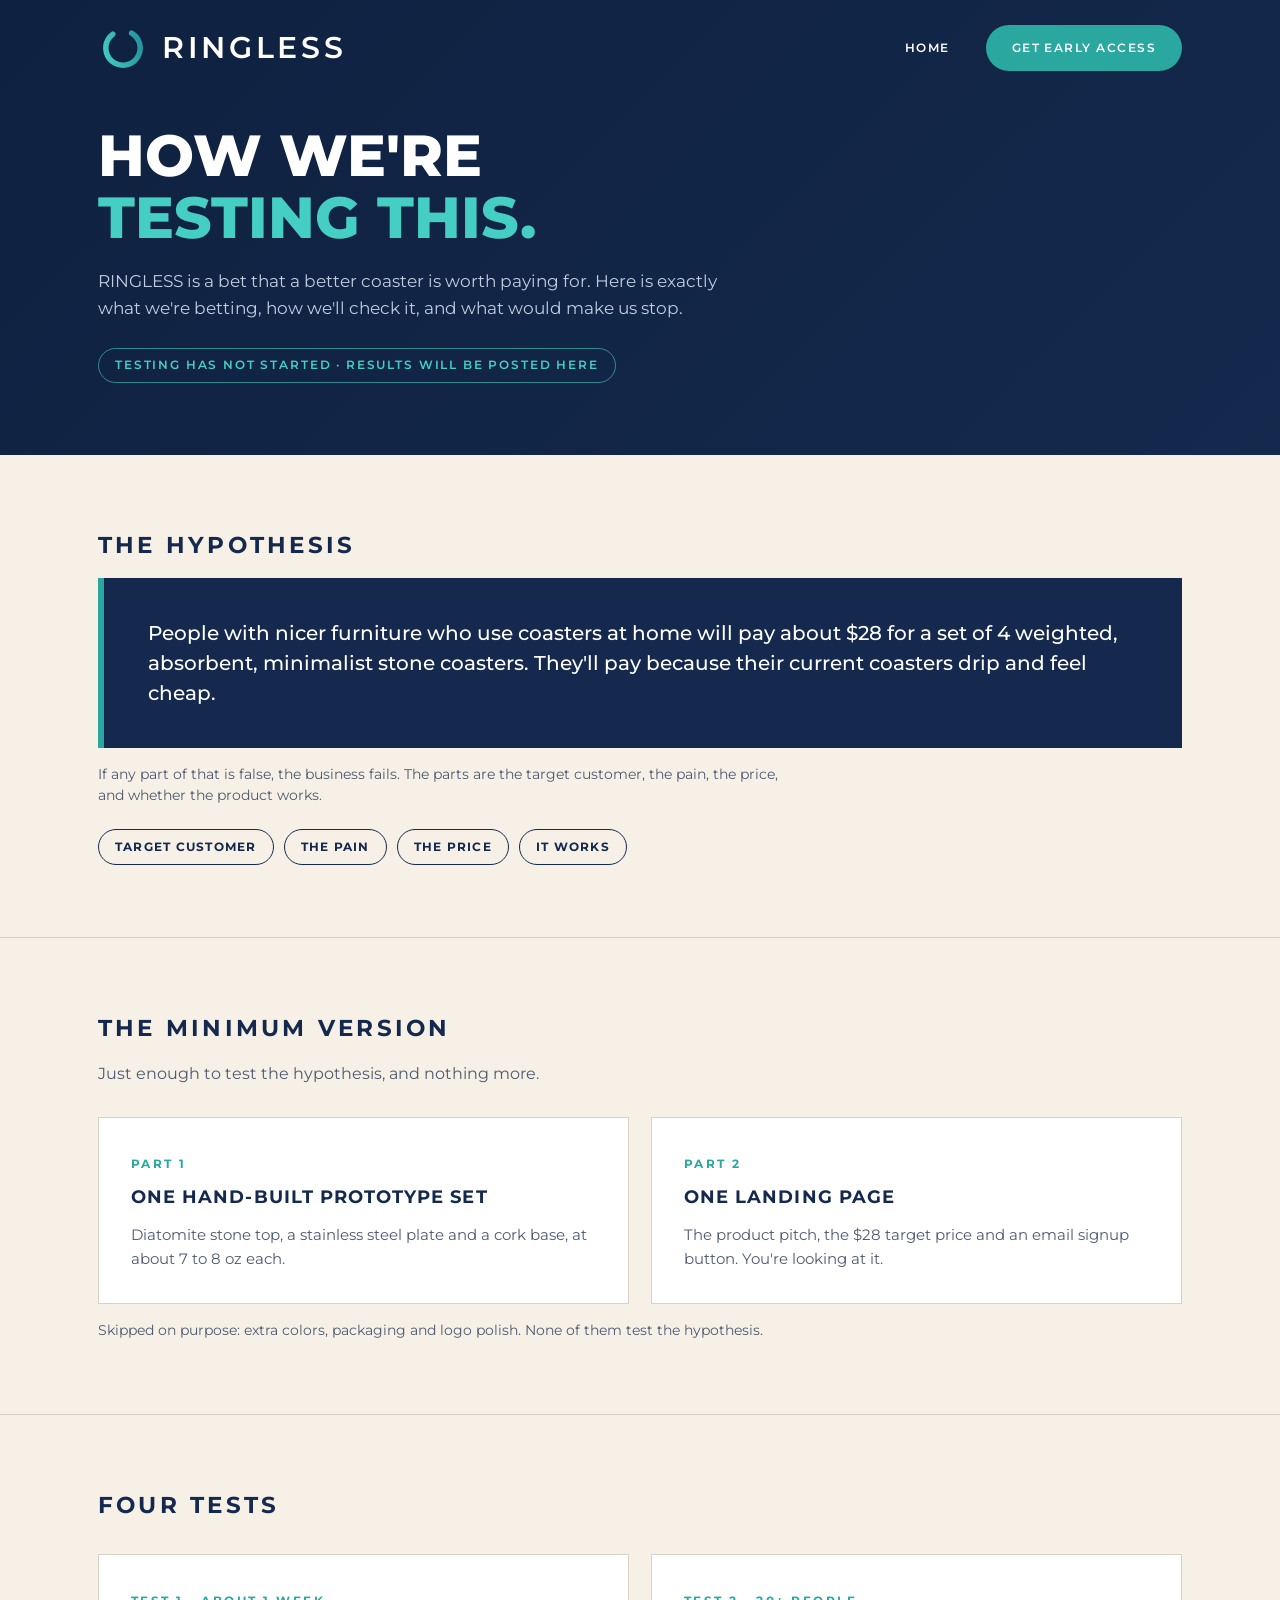
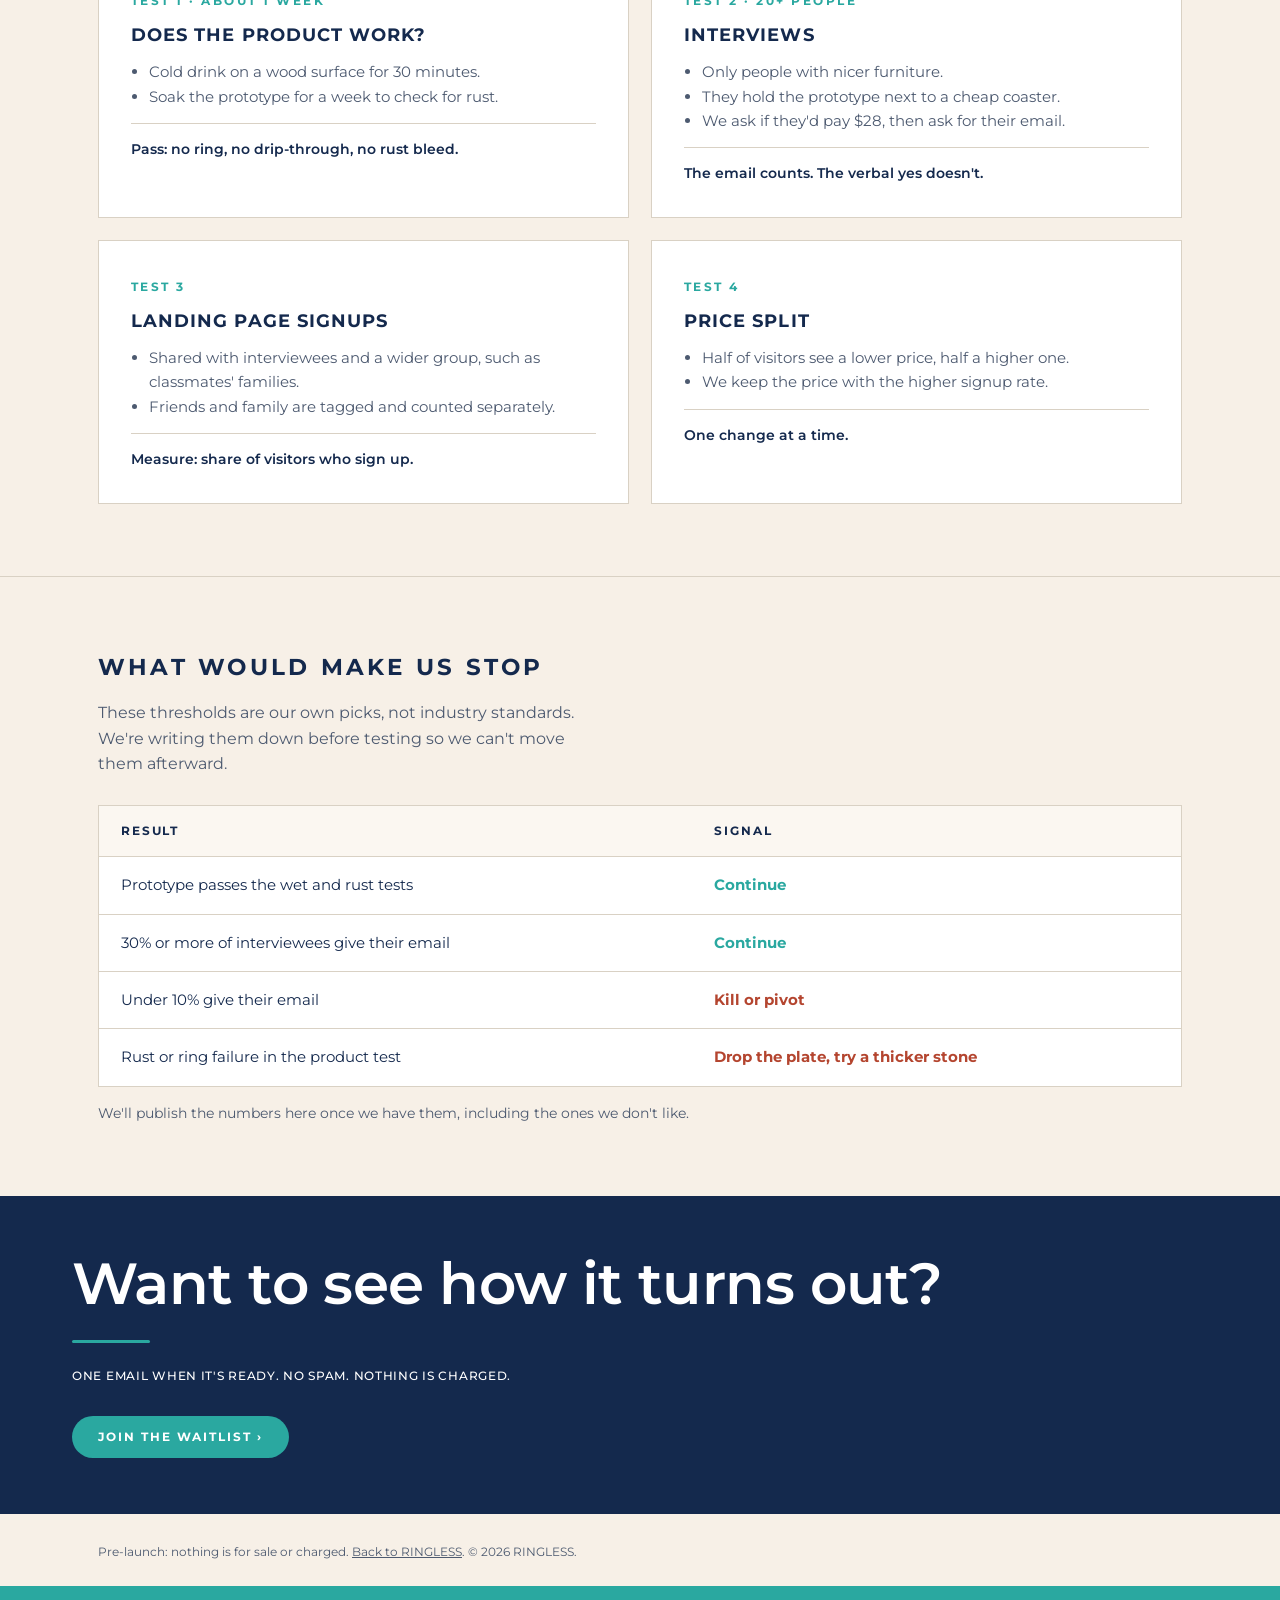
==== plan.html @ 7aaa46ae "Add 'How we're testing this' plan page and link it from the home page Co-Authored-By: Claude Sonnet " ====
<!DOCTYPE html>
<html lang="en">
<head>
<meta charset="utf-8">
<meta name="viewport" content="width=device-width, initial-scale=1">
<title>How we're testing RINGLESS</title>
<meta name="description" content="The hypothesis, the prototype and the tests behind RINGLESS, with the results we'll publish.">
<link rel="icon" href="data:image/svg+xml,%3Csvg xmlns='http://www.w3.org/2000/svg' viewBox='0 0 64 64'%3E%3Ccircle cx='32' cy='32' r='22' fill='none' stroke='%232aa8a0' stroke-width='8' stroke-dasharray='110 30' stroke-linecap='round'/%3E%3C/svg%3E">
<link rel="preconnect" href="https://fonts.googleapis.com">
<link rel="preconnect" href="https://fonts.gstatic.com" crossorigin>
<link href="https://fonts.googleapis.com/css2?family=Montserrat:wght@400;500;600;700;800&display=swap" rel="stylesheet">
<link rel="stylesheet" href="css/styles.css">
</head>
<body>

<header class="pagehead">
  <div class="wrap">
    <div class="bar" style="position:static">
      <a class="logo" href="index.html" aria-label="RINGLESS home">
        <svg viewBox="0 0 64 64" aria-hidden="true"><defs><linearGradient id="lg" x1="0" y1="0" x2="1" y2="1"><stop offset="0" stop-color="#45cfc4"/><stop offset="1" stop-color="#1f8f9a"/></linearGradient></defs><circle cx="32" cy="32" r="22" fill="none" stroke="url(#lg)" stroke-width="7" stroke-dasharray="112 28" stroke-linecap="round" transform="rotate(-60 32 32)"/></svg>
        RINGLESS
      </a>
      <nav>
        <a href="index.html">Home</a>
        <a href="index.html#join" class="pill">Get early access</a>
      </nav>
    </div>
    <h1>How we're<br><em>testing this.</em></h1>
    <p class="lede">RINGLESS is a bet that a better coaster is worth paying for. Here is exactly what we're betting, how we'll check it, and what would make us stop.</p>
    <span class="status">Testing has not started &middot; results will be posted here</span>
  </div>
</header>

<main class="plan">

<section class="block">
  <div class="wrap">
    <h2 class="sec">The hypothesis</h2>
    <div class="quote">People with nicer furniture who use coasters at home will pay about $28 for a set of 4 weighted, absorbent, minimalist stone coasters. They'll pay because their current coasters drip and feel cheap.</div>
    <p class="fineprint">If any part of that is false, the business fails. The parts are the target customer, the pain, the price, and whether the product works.</p>
    <div class="parts"><span>Target customer</span><span>The pain</span><span>The price</span><span>It works</span></div>
  </div>
</section>

<section class="block">
  <div class="wrap">
    <h2 class="sec">The minimum version</h2>
    <p class="lead">Just enough to test the hypothesis, and nothing more.</p>
    <div class="cards">
      <div class="card">
        <span class="n">PART 1</span>
        <h3>One hand-built prototype set</h3>
        <p>Diatomite stone top, a stainless steel plate and a cork base, at about 7 to 8 oz each.</p>
      </div>
      <div class="card">
        <span class="n">PART 2</span>
        <h3>One landing page</h3>
        <p>The product pitch, the $28 target price and an email signup button. You're looking at it.</p>
      </div>
    </div>
    <p class="fineprint">Skipped on purpose: extra colors, packaging and logo polish. None of them test the hypothesis.</p>
  </div>
</section>

<section class="block">
  <div class="wrap">
    <h2 class="sec">Four tests</h2>
    <div class="cards">
      <div class="card">
        <span class="n">TEST 1 &middot; ABOUT 1 WEEK</span>
        <h3>Does the product work?</h3>
        <ul>
          <li>Cold drink on a wood surface for 30 minutes.</li>
          <li>Soak the prototype for a week to check for rust.</li>
        </ul>
        <p class="pass">Pass: no ring, no drip-through, no rust bleed.</p>
      </div>
      <div class="card">
        <span class="n">TEST 2 &middot; 20+ PEOPLE</span>
        <h3>Interviews</h3>
        <ul>
          <li>Only people with nicer furniture.</li>
          <li>They hold the prototype next to a cheap coaster.</li>
          <li>We ask if they'd pay $28, then ask for their email.</li>
        </ul>
        <p class="pass">The email counts. The verbal yes doesn't.</p>
      </div>
      <div class="card">
        <span class="n">TEST 3</span>
        <h3>Landing page signups</h3>
        <ul>
          <li>Shared with interviewees and a wider group, such as classmates' families.</li>
          <li>Friends and family are tagged and counted separately.</li>
        </ul>
        <p class="pass">Measure: share of visitors who sign up.</p>
      </div>
      <div class="card">
        <span class="n">TEST 4</span>
        <h3>Price split</h3>
        <ul>
          <li>Half of visitors see a lower price, half a higher one.</li>
          <li>We keep the price with the higher signup rate.</li>
        </ul>
        <p class="pass">One change at a time.</p>
      </div>
    </div>
  </div>
</section>

<section class="block">
  <div class="wrap">
    <h2 class="sec">What would make us stop</h2>
    <p class="lead">These thresholds are our own picks, not industry standards. We're writing them down before testing so we can't move them afterward.</p>
    <table class="signals">
      <tr><th>Result</th><th>Signal</th></tr>
      <tr><td>Prototype passes the wet and rust tests</td><td class="go">Continue</td></tr>
      <tr><td>30% or more of interviewees give their email</td><td class="go">Continue</td></tr>
      <tr><td>Under 10% give their email</td><td class="stop">Kill or pivot</td></tr>
      <tr><td>Rust or ring failure in the product test</td><td class="stop">Drop the plate, try a thicker stone</td></tr>
    </table>
    <p class="fineprint">We'll publish the numbers here once we have them, including the ones we don't like.</p>
  </div>
</section>

</main>

<section class="split" style="min-height:0">
  <div class="panel" style="grid-column:1/-1;align-items:flex-start">
    <h2>Want to see how it turns out?</h2>
    <div class="rule"></div>
    <p class="s">One email when it's ready. No spam. Nothing is charged.</p>
    <a class="btn" href="index.html#join" style="text-decoration:none;align-self:flex-start">Join the waitlist &rsaquo;</a>
  </div>
</section>

<footer>
  <div class="wrap">
    <p class="legal" style="padding-top:28px">Pre-launch: nothing is for sale or charged. <a href="index.html">Back to RINGLESS</a>. &copy; <span id="yr"></span> RINGLESS.</p>
  </div>
  <div class="stripe"></div>
</footer>
<script>document.getElementById("yr").textContent = new Date().getFullYear();</script>
</body>
</html>
---- css/styles.css ----
/* RINGLESS landing page styles */
:root{
  --navy:#14294d; --navy-2:#0f2140; --teal:#2aa8a0; --teal-2:#45cfc4;
  --cream:#f7f0e7; --ink:#14294d; --muted:#4d5a70; --line:#d9d1c4;
  --max:1140px;
}
*{box-sizing:border-box;margin:0;padding:0}
html{scroll-behavior:smooth}
body{font-family:Montserrat,"Segoe UI",system-ui,-apple-system,Helvetica,Arial,sans-serif;color:var(--ink);background:var(--cream);line-height:1.6;-webkit-font-smoothing:antialiased}
img,svg{max-width:100%;display:block}
a{color:inherit}
.wrap{max-width:var(--max);margin:0 auto;padding:0 28px}
.rule{width:76px;height:3px;background:var(--teal);margin:22px 0 0;border-radius:2px}
h2.sec{font-size:1.45rem;font-weight:700;letter-spacing:.14em;text-transform:uppercase;color:var(--navy);margin-bottom:14px}
.eyebrow{font-size:.72rem;letter-spacing:.24em;text-transform:uppercase;font-weight:600;color:var(--teal)}

/* ---------- HERO ---------- */
.hero{position:relative;min-height:min(100vh,760px);color:#fff;overflow:hidden;display:flex;align-items:center;
  background:
    linear-gradient(90deg,rgba(18,10,5,.62) 0%,rgba(18,10,5,.22) 55%,rgba(18,10,5,.05) 100%),
    repeating-linear-gradient(96deg,rgba(255,255,255,.025) 0 2px,transparent 2px 9px),
    linear-gradient(180deg,#8a5a34 0%,#6e4529 55%,#573520 100%);
  padding:130px 0 80px}
.hero .shot{position:absolute;right:6%;bottom:0;height:92%;aspect-ratio:318/445;max-width:44%;
  background:url(../images/glass.jpg) center/cover no-repeat;
  -webkit-mask-image:linear-gradient(to right,transparent,#000 14%,#000 86%,transparent),linear-gradient(to bottom,transparent,#000 14%);
  -webkit-mask-composite:source-in;mask-image:linear-gradient(to right,transparent,#000 14%,#000 86%,transparent),linear-gradient(to bottom,transparent,#000 14%);mask-composite:intersect;
  filter:saturate(1.05) contrast(1.03)}
header{position:absolute;inset:0 0 auto 0;z-index:10}
.bar{display:flex;align-items:center;justify-content:space-between;height:96px}
.logo{display:flex;align-items:center;gap:14px;text-decoration:none;color:#fff;font-weight:600;letter-spacing:.12em;font-size:1.9rem}
.logo svg{width:50px;height:50px}
nav{display:flex;align-items:center;gap:36px}
nav a{color:#fff;text-decoration:none;font-size:.76rem;letter-spacing:.12em;text-transform:uppercase;font-weight:600}
nav a:hover{color:var(--teal-2)}
nav .pill{background:var(--teal);padding:13px 26px;border-radius:999px}
nav .pill:hover{background:var(--teal-2);color:var(--navy-2)}

.hero .copy{position:relative;z-index:2;max-width:680px}
.hero h1{font-size:clamp(2.6rem,6.2vw,5rem);font-weight:800;line-height:1.04;text-transform:uppercase;letter-spacing:.005em}
.hero h1 em{font-style:normal;color:var(--teal)}
.hero .sub{margin-top:28px;font-size:clamp(.9rem,1.9vw,1.25rem);letter-spacing:.34em;text-transform:uppercase;font-weight:600}
.hero .rule{margin:28px 0 34px}
.hero .note{margin-top:14px;font-size:.78rem;color:#e3d6c6;letter-spacing:.02em}
.hero .note a{text-decoration:underline}

/* email form (outlined pill like the mockup button) */
form.signup{display:flex;gap:0;max-width:480px;border:2px solid rgba(255,255,255,.9);border-radius:999px;padding:4px;flex-wrap:nowrap;position:relative}
form.signup input[type=email]{flex:1 1 auto;min-width:0;background:transparent;border:0;color:#fff;font:500 .95rem Montserrat,sans-serif;padding:0 20px;outline:none;letter-spacing:.02em}
form.signup input::placeholder{color:#e8dccd}
.btn{display:inline-flex;align-items:center;gap:10px;padding:15px 26px;border-radius:999px;border:0;background:var(--teal);color:#fff;font:700 .76rem/1 Montserrat,sans-serif;letter-spacing:.16em;text-transform:uppercase;cursor:pointer;transition:.2s;white-space:nowrap}
.btn:hover{background:var(--teal-2);color:var(--navy-2)}
.btn:disabled{opacity:.6;cursor:wait}
.hp{position:absolute;left:-9999px}
.err{color:#ffb4a8;font-size:.82rem;min-height:1.2em;margin:6px 0 0 20px}
.thanks{display:none;max-width:34rem}
.thanks h3{font-size:1.6rem;margin-bottom:.5rem}
.thanks p{opacity:.9;margin-bottom:1rem}
.thanks .share{display:flex;gap:8px;margin:14px 0 22px}
.thanks .share input{flex:1;min-width:0;padding:12px 18px;border-radius:999px;border:1.5px solid rgba(255,255,255,.4);background:rgba(255,255,255,.08);color:#fff;font-size:.9rem}
.thanks .share .btn{padding:12px 20px}
.survey legend{font-weight:600;margin-bottom:10px;font-size:.95rem}
.survey label{display:inline-flex;margin:0 8px 8px 0;padding:9px 16px;border:1.5px solid rgba(255,255,255,.4);border-radius:999px;font-size:.85rem;cursor:pointer;transition:.15s}
.survey input{position:absolute;opacity:0}
.survey label:has(input:checked){background:var(--teal);border-color:var(--teal)}
.survey label:hover{border-color:var(--teal-2)}

/* ---------- PROBLEM / SOLUTION ---------- */
.ps{padding:64px 0 40px}
.ps .grid{display:grid;grid-template-columns:1fr 1px 1.5fr;gap:44px;align-items:center}
.ps .divider{background:var(--navy);align-self:stretch;opacity:.85}
.ps p{color:var(--ink);font-size:1.05rem;max-width:25rem}
.ps .sol{display:grid;grid-template-columns:1fr 280px;gap:20px;align-items:center}
.ps .coaster{width:280px;aspect-ratio:275/150;background:url(../images/coaster.png) center/contain no-repeat}

/* ---------- ICON STRIP ---------- */
.strip{padding:28px 0 64px}
.strip .row{display:grid;grid-template-columns:repeat(5,1fr)}
.strip .it{text-align:center;padding:10px 14px;border-left:1.5px solid var(--navy)}
.strip .it:first-child{border-left:0}
.strip svg{width:54px;height:54px;margin:0 auto 14px;stroke:var(--navy);fill:none;stroke-width:1.7;stroke-linecap:round;stroke-linejoin:round}
.strip b{display:block;font-size:.76rem;letter-spacing:.1em;text-transform:uppercase;font-weight:700;color:var(--navy);line-height:1.45}
.strip .tagline{text-align:center;margin-top:26px;font-size:.82rem;color:var(--muted)}

/* ---------- DETAILS / PROOF / STORY / FAQ ---------- */
.block{padding:72px 0;border-top:1px solid var(--line)}
.two{display:grid;grid-template-columns:1fr 1fr;gap:64px;align-items:start}
.lead{color:var(--muted);max-width:32rem}
.specs{width:100%;border-collapse:collapse;background:#fff;border:1px solid var(--line)}
.specs th,.specs td{text-align:left;padding:15px 22px;border-bottom:1px solid var(--line);font-size:.93rem}
.specs th{width:36%;font-size:.7rem;letter-spacing:.16em;text-transform:uppercase;color:var(--navy);font-weight:700;background:#fbf7f1}
.specs td{color:var(--muted)}
.specs tr:last-child th,.specs tr:last-child td{border-bottom:0}
.tbc{color:var(--teal);font-weight:700}
.stats{display:grid;grid-template-columns:repeat(3,1fr);gap:22px;margin-top:30px}
.stat{padding:28px;border:1px solid var(--line);background:#fff}
.stat b{display:block;font-size:2.8rem;font-weight:800;color:var(--navy);line-height:1}
.stat span{display:block;margin-top:12px;color:var(--muted);font-size:.9rem}
.stat.pending{background:transparent;border-style:dashed}
.stat.pending b{color:#9aa3b4;font-size:1.3rem;font-weight:700;padding:.6rem 0 .35rem}
.story p{color:var(--muted);margin-bottom:1rem}
.offer{background:var(--navy);color:#fff;padding:38px}
.offer h3{font-size:1.2rem;letter-spacing:.1em;text-transform:uppercase;margin:.4rem 0 .6rem}
.offer p{color:#c0cce0}
.offer ul{list-style:none;margin-top:16px}
.offer li{padding:7px 0 7px 28px;position:relative;font-size:.95rem}
.offer li:before{content:"";position:absolute;left:0;top:14px;width:13px;height:7px;border-left:2px solid var(--teal-2);border-bottom:2px solid var(--teal-2);transform:rotate(-45deg)}

/* ---------- SPLIT CTA ---------- */
.split{display:grid;grid-template-columns:1fr 1fr;min-height:430px}
.split .photo{background:url(../images/lifestyle.jpg) center/cover no-repeat;min-height:300px}
.split .panel{background:var(--navy);color:#fff;display:flex;flex-direction:column;justify-content:center;padding:56px clamp(28px,6vw,72px)}
.split h2{font-size:clamp(2.2rem,4.6vw,3.6rem);font-weight:600;line-height:1.1;letter-spacing:-.01em}
.split h2 em{font-style:normal;color:var(--teal-2)}
.split .rule{margin:24px 0 24px;width:78px}
.split .s{font-size:.74rem;letter-spacing:.06em;text-transform:uppercase;font-weight:500;margin-bottom:30px}
.split .note{margin-top:12px;font-size:.78rem;color:#aab8d0}

/* ---------- FOOTER ---------- */
footer{background:var(--cream)}
.foot{display:grid;grid-template-columns:auto 1px 1fr 1px auto;gap:36px;align-items:center;padding:36px 0}
.foot .v{background:var(--navy);height:64px}
footer .logo{color:var(--navy);font-size:1.7rem}
footer .logo svg{width:46px;height:46px}
.tl{display:flex;justify-content:center;gap:22px;font-size:.82rem;letter-spacing:.1em;text-transform:uppercase;color:var(--navy);font-weight:600}
.tl i{font-style:normal;opacity:.5}
.soc{display:flex;gap:26px}
.soc a{color:var(--navy)}
.soc svg{width:34px;height:34px;stroke:currentColor;fill:none;stroke-width:1.8;stroke-linecap:round;stroke-linejoin:round}
.legal{font-size:.78rem;color:var(--muted);padding:0 0 24px}
.legal a{text-decoration:underline}
.stripe{height:14px;background:var(--teal)}

@media (max-width:960px){
  nav a:not(.pill){display:none}
  .hero{padding-top:120px}
  .hero .shot{opacity:.38;max-width:none;right:-8%;height:70%}
  .ps .grid{grid-template-columns:1fr}
  .ps .divider{height:1px;width:100%}
  .ps .sol{grid-template-columns:1fr}
  .strip .row{grid-template-columns:repeat(2,1fr);row-gap:20px}
  .strip .it:nth-child(odd){border-left:0}
  .strip .it:last-child{grid-column:1/-1}
  .two,.split,.stats{grid-template-columns:1fr}
  .stats{gap:14px}
  .foot{grid-template-columns:1fr;gap:22px;text-align:center;justify-items:center}
  .foot .v{display:none}
}
@media (max-width:520px){
  .logo{font-size:1.35rem}.logo svg{width:36px;height:36px}
  nav .pill{padding:11px 16px;font-size:.68rem}
  form.signup{flex-wrap:wrap;border-radius:28px}
  form.signup input[type=email]{flex:1 1 100%;padding:14px 18px}
  form.signup .btn{flex:1 1 100%;justify-content:center}
}
@media (prefers-reduced-motion:no-preference){
  .reveal{opacity:0;transform:translateY(14px);transition:opacity .7s,transform .7s}
  .reveal.in{opacity:1;transform:none}
}

/* ---------- PLAN PAGE (plan.html) ---------- */
.pagehead{position:relative;inset:auto;background:linear-gradient(135deg,var(--navy-2),var(--navy));color:#fff;padding:0 0 72px}
.pagehead .bar{height:96px}
.pagehead h1{font-size:clamp(2.2rem,5vw,3.6rem);font-weight:800;text-transform:uppercase;line-height:1.08;margin-top:28px}
.pagehead h1 em{font-style:normal;color:var(--teal-2)}
.pagehead .lede{max-width:40rem;margin-top:20px;color:#c0cce0;font-size:1.05rem}
.status{display:inline-block;margin-top:26px;border:1.5px solid rgba(69,207,196,.6);color:var(--teal-2);padding:7px 16px;border-radius:999px;font-size:.72rem;letter-spacing:.16em;text-transform:uppercase;font-weight:600}
.plan .block:first-of-type{border-top:0}
.quote{background:var(--navy);color:#fff;padding:40px 44px;font-size:1.25rem;line-height:1.5;font-weight:500;border-left:6px solid var(--teal)}
.parts{display:flex;flex-wrap:wrap;gap:10px;margin-top:22px}
.parts span{border:1.5px solid var(--navy);color:var(--navy);padding:7px 16px;border-radius:999px;font-size:.78rem;letter-spacing:.1em;text-transform:uppercase;font-weight:700}
.cards{display:grid;grid-template-columns:repeat(2,1fr);gap:22px;margin-top:30px}
.card{background:#fff;border:1px solid var(--line);padding:32px}
.card .n{font-size:.78rem;letter-spacing:.2em;color:var(--teal);font-weight:700}
.card h3{font-size:1.1rem;letter-spacing:.06em;text-transform:uppercase;color:var(--navy);margin:.5rem 0 .7rem}
.card p,.card li{color:var(--muted);font-size:.95rem}
.card ul{margin:.6rem 0 0 1.1rem}
.card .pass{margin-top:14px;padding-top:14px;border-top:1px solid var(--line);color:var(--navy);font-weight:600;font-size:.9rem}
.signals{width:100%;border-collapse:collapse;background:#fff;border:1px solid var(--line);margin-top:28px}
.signals th,.signals td{text-align:left;padding:16px 22px;border-bottom:1px solid var(--line);font-size:.95rem}
.signals th{font-size:.72rem;letter-spacing:.16em;text-transform:uppercase;color:var(--navy);background:#fbf7f1}
.signals td:last-child{font-weight:700;color:var(--navy)}
.signals tr:last-child td{border-bottom:0}
.go{color:var(--teal)!important}.stop{color:#b4452f!important}
.fineprint{margin-top:16px;font-size:.85rem;color:var(--muted);max-width:44rem}
.planlink{display:inline-block;margin-top:18px;color:var(--navy);font-weight:700;font-size:.8rem;letter-spacing:.14em;text-transform:uppercase;text-decoration:none;border-bottom:2px solid var(--teal);padding-bottom:3px}
.planlink:hover{color:var(--teal)}
@media (max-width:960px){.cards{grid-template-columns:1fr}.quote{padding:28px}}
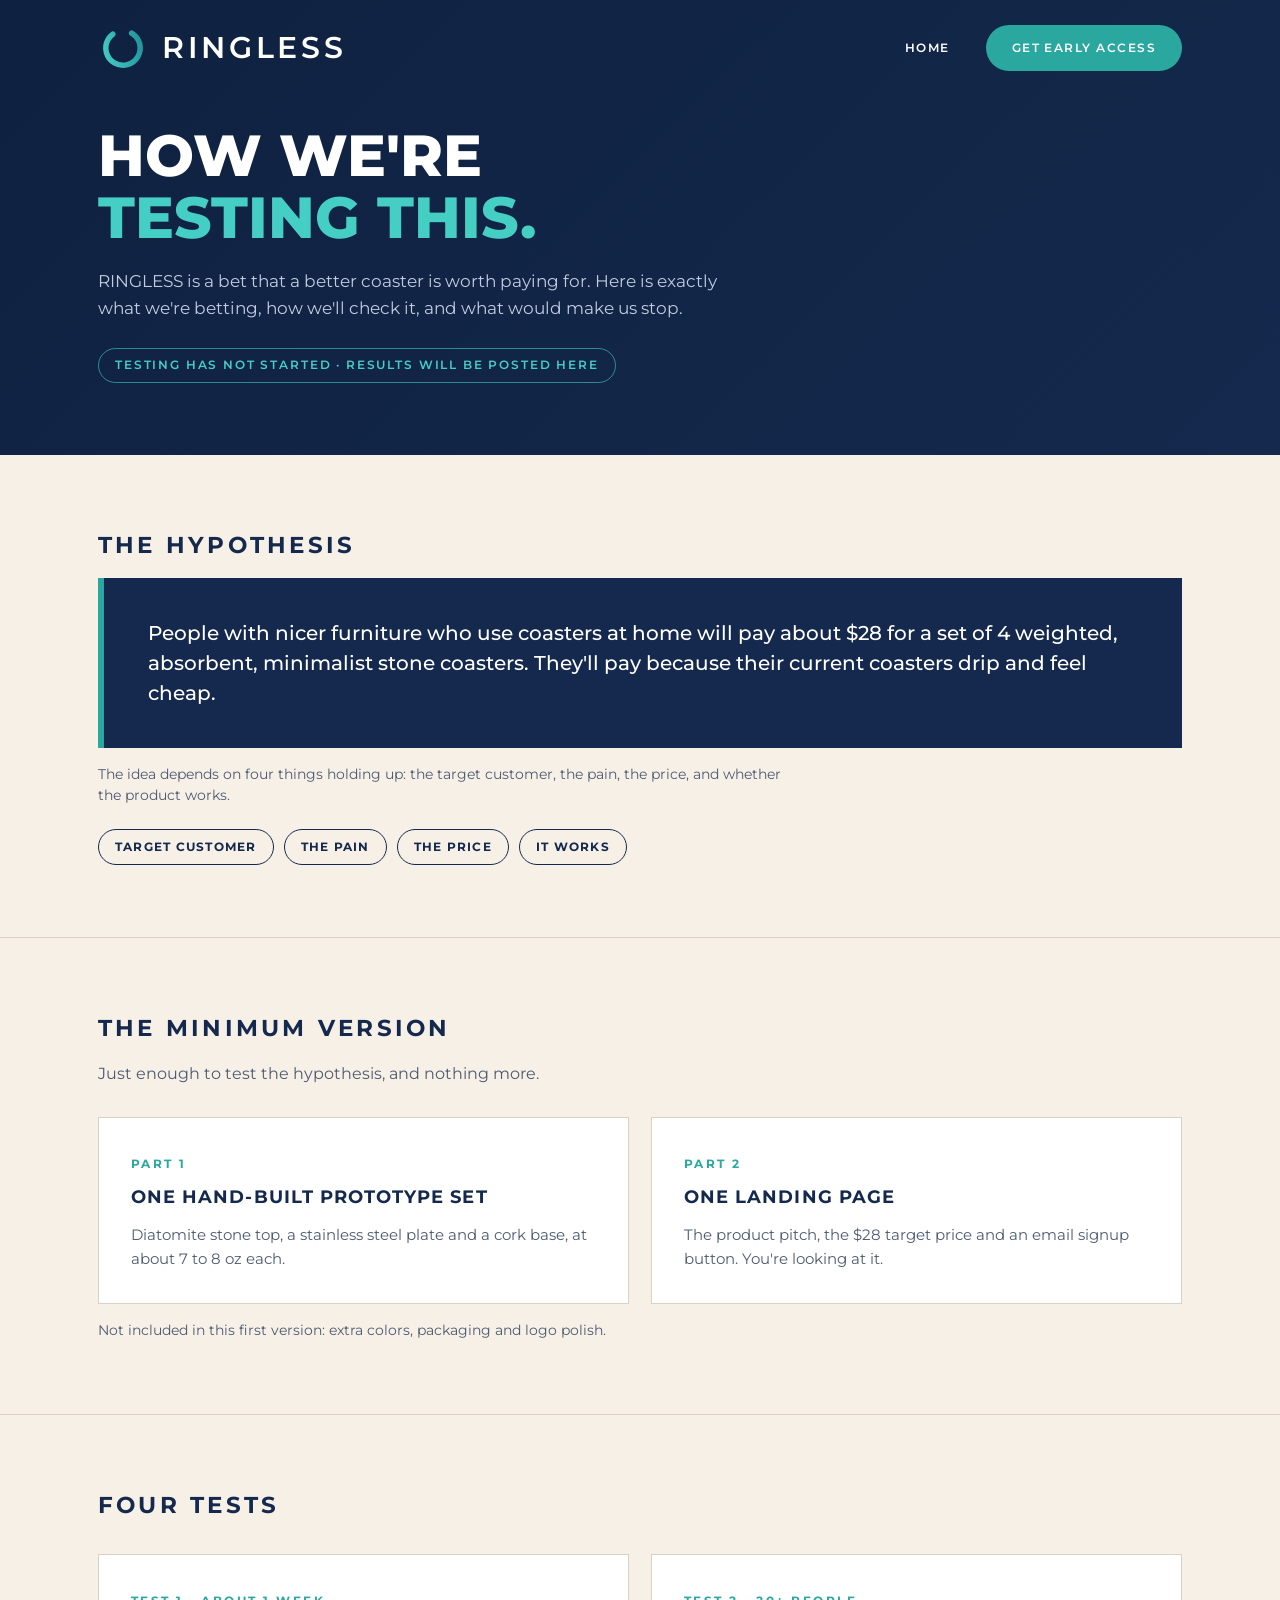
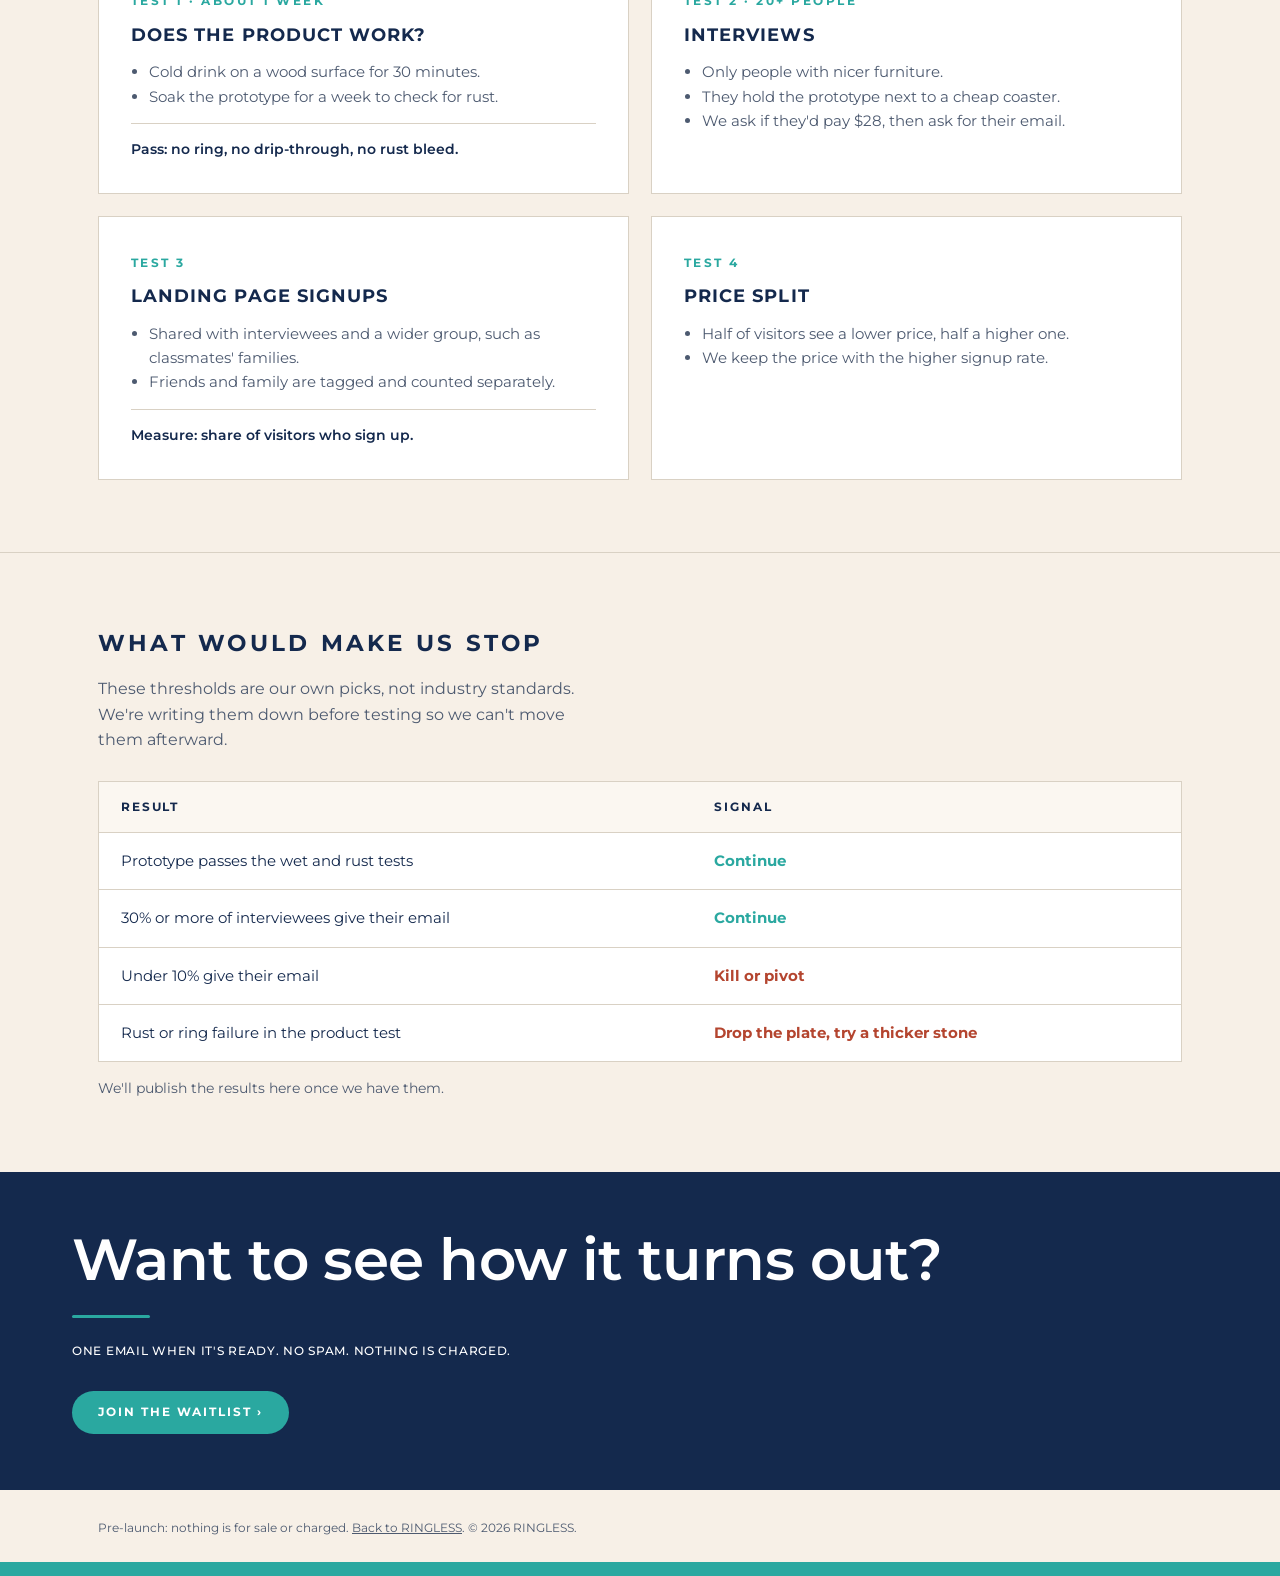
==== commit 2320f47f: "Remove punchy slogan lines from plan page Co-Authored-By: Claude Sonnet 5.5 <noreply@anthropic.com>" ====
--- a/plan.html
+++ b/plan.html
@@ -37,7 +37,7 @@
   <div class="wrap">
     <h2 class="sec">The hypothesis</h2>
     <div class="quote">People with nicer furniture who use coasters at home will pay about $28 for a set of 4 weighted, absorbent, minimalist stone coasters. They'll pay because their current coasters drip and feel cheap.</div>
-    <p class="fineprint">If any part of that is false, the business fails. The parts are the target customer, the pain, the price, and whether the product works.</p>
+    <p class="fineprint">The idea depends on four things holding up: the target customer, the pain, the price, and whether the product works.</p>
     <div class="parts"><span>Target customer</span><span>The pain</span><span>The price</span><span>It works</span></div>
   </div>
 </section>
@@ -58,7 +58,7 @@
         <p>The product pitch, the $28 target price and an email signup button. You're looking at it.</p>
       </div>
     </div>
-    <p class="fineprint">Skipped on purpose: extra colors, packaging and logo polish. None of them test the hypothesis.</p>
+    <p class="fineprint">Not included in this first version: extra colors, packaging and logo polish.</p>
   </div>
 </section>
 
@@ -83,7 +83,6 @@
           <li>They hold the prototype next to a cheap coaster.</li>
           <li>We ask if they'd pay $28, then ask for their email.</li>
         </ul>
-        <p class="pass">The email counts. The verbal yes doesn't.</p>
       </div>
       <div class="card">
         <span class="n">TEST 3</span>
@@ -101,7 +100,6 @@
           <li>Half of visitors see a lower price, half a higher one.</li>
           <li>We keep the price with the higher signup rate.</li>
         </ul>
-        <p class="pass">One change at a time.</p>
       </div>
     </div>
   </div>
@@ -118,7 +116,7 @@
       <tr><td>Under 10% give their email</td><td class="stop">Kill or pivot</td></tr>
       <tr><td>Rust or ring failure in the product test</td><td class="stop">Drop the plate, try a thicker stone</td></tr>
     </table>
-    <p class="fineprint">We'll publish the numbers here once we have them, including the ones we don't like.</p>
+    <p class="fineprint">We'll publish the results here once we have them.</p>
   </div>
 </section>
 
